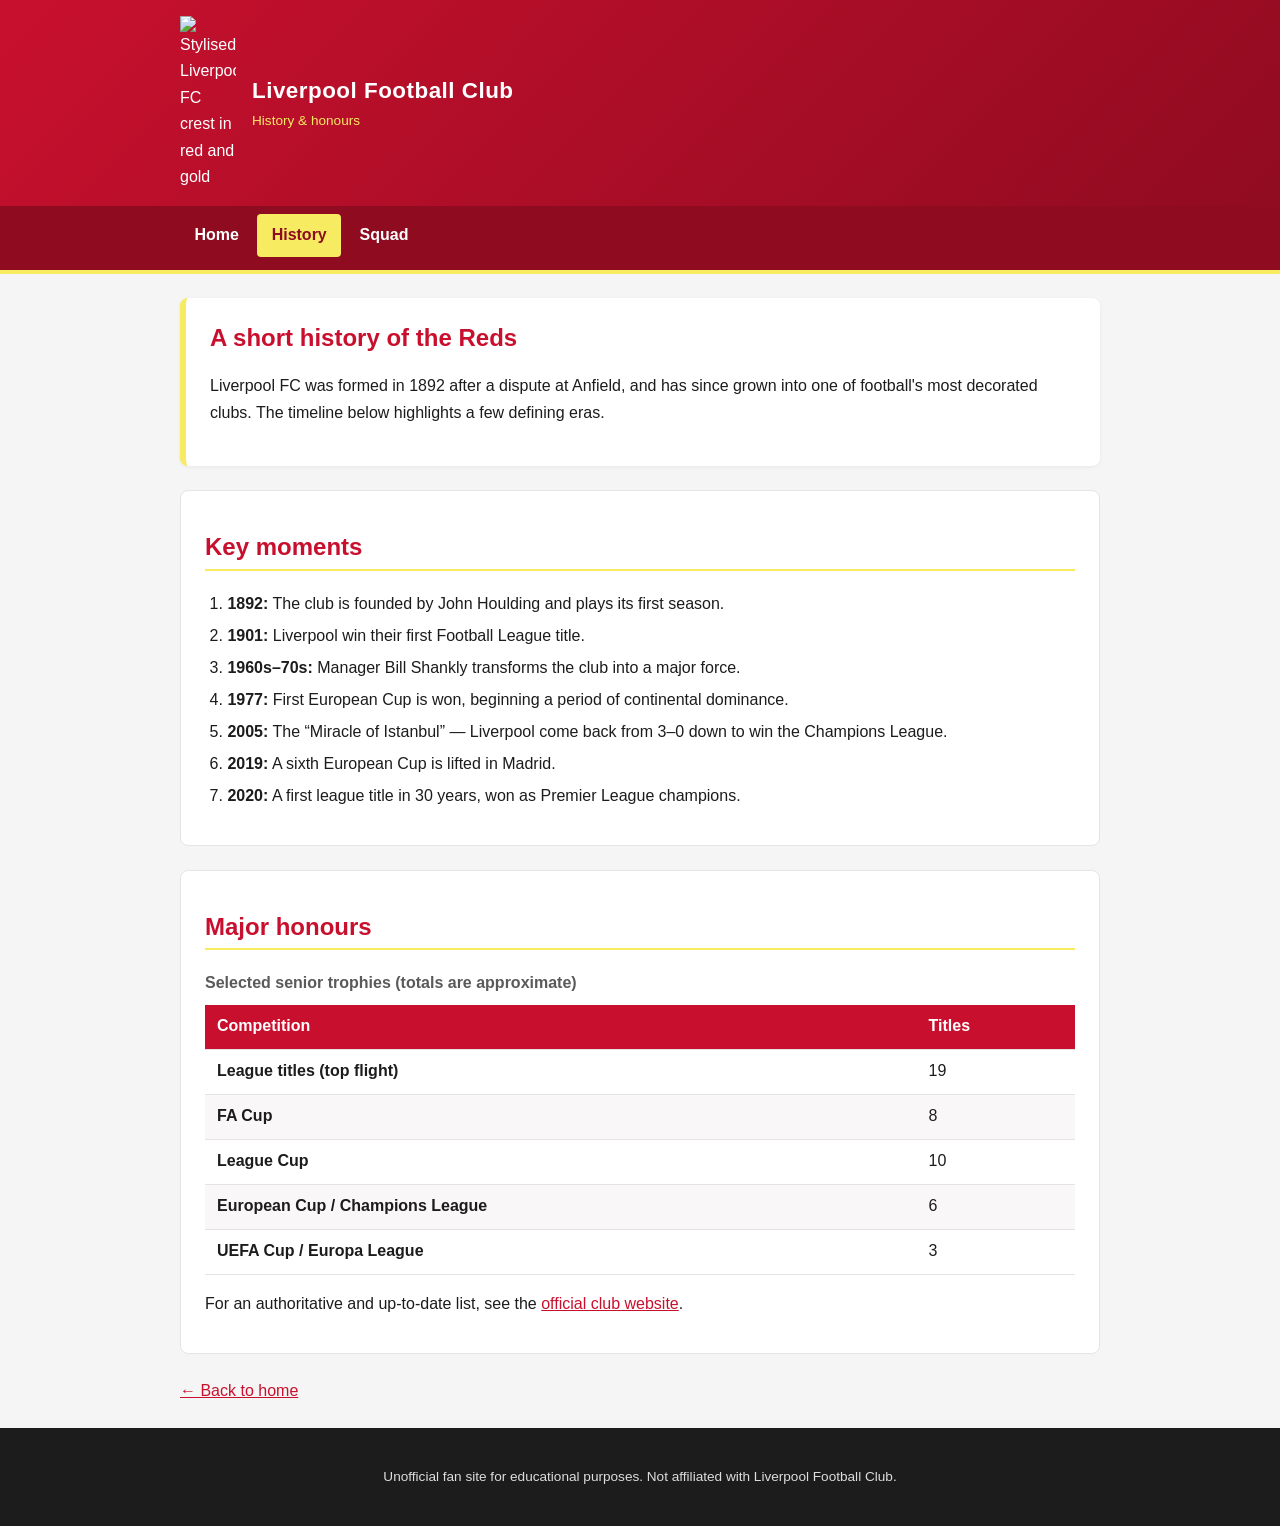
==== history.html @ c7ce889c "add history page" ====
<!DOCTYPE html>
<html lang="en">
<head>
  <meta charset="UTF-8">
  <meta name="viewport" content="width=device-width, initial-scale=1.0">
  <title>Liverpool FC — History | Fan Site</title>
  <meta name="description" content="A short history of Liverpool Football Club and a summary of major honours.">
  <link rel="stylesheet" href="styles.css">
</head>
<body>
  <header class="site-header">
    <div class="wrap">
      <img src="images/crest.svg" alt="Stylised Liverpool FC crest in red and gold">
      <div>
        <h1>Liverpool Football Club</h1>
        <p>History &amp; honours</p>
      </div>
    </div>
    <nav class="main-nav" aria-label="Primary">
      <ul>
        <li><a href="index.html">Home</a></li>
        <li><a href="history.html" aria-current="page">History</a></li>
        <li><a href="squad.html">Squad</a></li>
      </ul>
    </nav>
  </header>

  <main>
    <article>
      <div class="hero">
        <h2>A short history of the Reds</h2>
        <p>
          Liverpool FC was formed in 1892 after a dispute at Anfield, and has
          since grown into one of football's most decorated clubs. The timeline
          below highlights a few defining eras.
        </p>
      </div>

      <section aria-labelledby="timeline">
        <h2 id="timeline">Key moments</h2>
        <ol>
          <li><strong>1892:</strong> The club is founded by John Houlding and plays its first season.</li>
          <li><strong>1901:</strong> Liverpool win their first Football League title.</li>
          <li><strong>1960s–70s:</strong> Manager Bill Shankly transforms the club into a major force.</li>
          <li><strong>1977:</strong> First European Cup is won, beginning a period of continental dominance.</li>
          <li><strong>2005:</strong> The “Miracle of Istanbul” — Liverpool come back from 3–0 down to win the Champions League.</li>
          <li><strong>2019:</strong> A sixth European Cup is lifted in Madrid.</li>
          <li><strong>2020:</strong> A first league title in 30 years, won as Premier League champions.</li>
        </ol>
      </section>

      <section aria-labelledby="honours">
        <h2 id="honours">Major honours</h2>
        <table>
          <caption>Selected senior trophies (totals are approximate)</caption>
          <thead>
            <tr>
              <th scope="col">Competition</th>
              <th scope="col">Titles</th>
            </tr>
          </thead>
          <tbody>
            <tr>
              <th scope="row">League titles (top flight)</th>
              <td>19</td>
            </tr>
            <tr>
              <th scope="row">FA Cup</th>
              <td>8</td>
            </tr>
            <tr>
              <th scope="row">League Cup</th>
              <td>10</td>
            </tr>
            <tr>
              <th scope="row">European Cup / Champions League</th>
              <td>6</td>
            </tr>
            <tr>
              <th scope="row">UEFA Cup / Europa League</th>
              <td>3</td>
            </tr>
          </tbody>
        </table>
        <p>
          For an authoritative and up-to-date list, see the
          <a href="https://www.liverpoolfc.com" rel="noopener">official club website</a>.
        </p>
      </section>

      <p><a href="index.html">← Back to home</a></p>
    </article>
  </main>

  <footer class="site-footer">
    <p>Unofficial fan site for educational purposes. Not affiliated with Liverpool Football Club.</p>
  </footer>
</body>
</html>
---- styles.css ----
/* ===== Liverpool FC fan site — shared styles ===== */

:root {
  --lfc-red: #c8102e;
  --lfc-red-dark: #8e0b20;
  --lfc-gold: #f6eb61;
  --lfc-teal: #00b2a9;
  --ink: #1c1c1c;
  --paper: #ffffff;
  --muted: #5a5a5a;
  --line: #e4e4e4;
  --max-width: 960px;
}

* {
  box-sizing: border-box;
}

body {
  margin: 0;
  font-family: "Segoe UI", Helvetica, Arial, sans-serif;
  line-height: 1.65;
  color: var(--ink);
  background: #f5f5f5;
}

/* ===== Header & navigation ===== */
.site-header {
  background: var(--lfc-red);
  background: linear-gradient(135deg, var(--lfc-red), var(--lfc-red-dark));
  color: var(--paper);
  border-bottom: 4px solid var(--lfc-gold);
}

.site-header .wrap {
  display: flex;
  align-items: center;
  gap: 1rem;
  max-width: var(--max-width);
  margin: 0 auto;
  padding: 1rem 1.25rem;
}

.site-header img {
  width: 56px;
  height: auto;
}

.site-header h1 {
  margin: 0;
  font-size: 1.4rem;
  letter-spacing: 0.5px;
}

.site-header p {
  margin: 0;
  font-size: 0.85rem;
  color: var(--lfc-gold);
}

.main-nav ul {
  display: flex;
  flex-wrap: wrap;
  gap: 0.25rem;
  list-style: none;
  margin: 0 auto;
  padding: 0.5rem 1.25rem;
  max-width: var(--max-width);
}

.main-nav a {
  display: block;
  padding: 0.5rem 0.9rem;
  color: var(--paper);
  text-decoration: none;
  border-radius: 4px;
  font-weight: 600;
}

.main-nav a:hover,
.main-nav a:focus {
  background: rgba(255, 255, 255, 0.18);
}

.main-nav a[aria-current="page"] {
  background: var(--lfc-gold);
  color: var(--lfc-red-dark);
}

.main-nav {
  background: var(--lfc-red-dark);
}

/* ===== Layout ===== */
main {
  max-width: var(--max-width);
  margin: 1.5rem auto;
  padding: 0 1.25rem;
}

.hero {
  background: var(--paper);
  border-left: 6px solid var(--lfc-gold);
  border-radius: 8px;
  padding: 1.5rem;
  margin-bottom: 1.5rem;
  box-shadow: 0 1px 4px rgba(0, 0, 0, 0.06);
}

.hero h2 {
  margin-top: 0;
  color: var(--lfc-red);
}

section {
  background: var(--paper);
  border: 1px solid var(--line);
  border-radius: 8px;
  padding: 1.25rem 1.5rem;
  margin-bottom: 1.5rem;
}

section h2 {
  color: var(--lfc-red);
  border-bottom: 2px solid var(--lfc-gold);
  padding-bottom: 0.4rem;
}

h2, h3 {
  line-height: 1.3;
}

a {
  color: var(--lfc-red);
}

ul, ol {
  padding-left: 1.4rem;
}

li {
  margin-bottom: 0.35rem;
}

blockquote {
  margin: 1rem 0;
  padding: 0.75rem 1.25rem;
  border-left: 4px solid var(--lfc-teal);
  background: #f0fbfa;
  font-style: italic;
  color: var(--muted);
}

/* ===== Tables (squad / honours) ===== */
table {
  width: 100%;
  border-collapse: collapse;
  margin-top: 0.5rem;
}

caption {
  text-align: left;
  font-weight: 600;
  color: var(--muted);
  margin-bottom: 0.5rem;
}

th, td {
  text-align: left;
  padding: 0.55rem 0.75rem;
  border-bottom: 1px solid var(--line);
}

thead th {
  background: var(--lfc-red);
  color: var(--paper);
}

tbody tr:nth-child(even) {
  background: #faf7f8;
}

/* ===== Cards ===== */
.card-grid {
  display: grid;
  grid-template-columns: repeat(auto-fit, minmax(220px, 1fr));
  gap: 1rem;
  list-style: none;
  padding: 0;
}

.card-grid li {
  background: #fafafa;
  border: 1px solid var(--line);
  border-radius: 8px;
  padding: 1rem;
  margin: 0;
}

.card-grid h3 {
  margin-top: 0;
  color: var(--lfc-red-dark);
}

/* ===== Footer ===== */
.site-footer {
  background: var(--ink);
  color: #ddd;
  text-align: center;
  padding: 1.5rem 1.25rem;
  font-size: 0.85rem;
}

.site-footer a {
  color: var(--lfc-gold);
}

/* ===== Responsive tweaks ===== */
@media (max-width: 520px) {
  .site-header .wrap {
    flex-direction: column;
    text-align: center;
  }
}
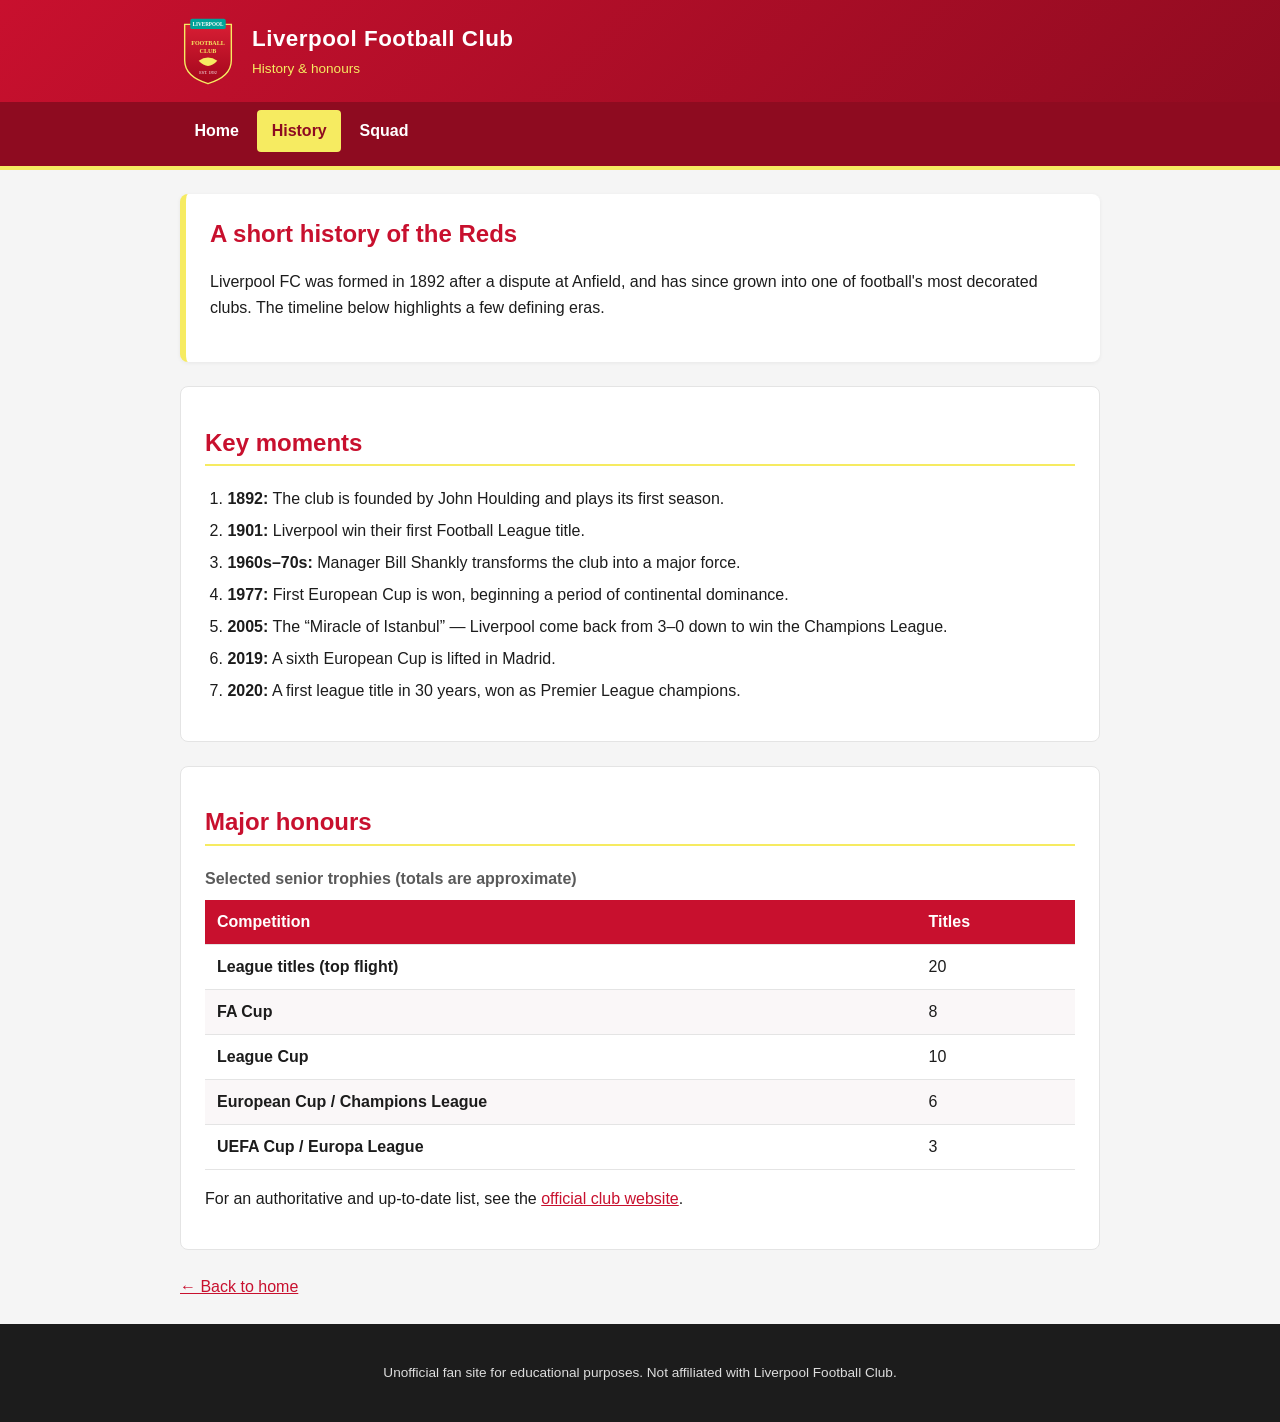
==== commit 84b30458: "edited league titles number on history page" ====
--- a/history.html
+++ b/history.html
@@ -62,7 +62,7 @@
           <tbody>
             <tr>
               <th scope="row">League titles (top flight)</th>
-              <td>19</td>
+              <td>20</td>
             </tr>
             <tr>
               <th scope="row">FA Cup</th>
